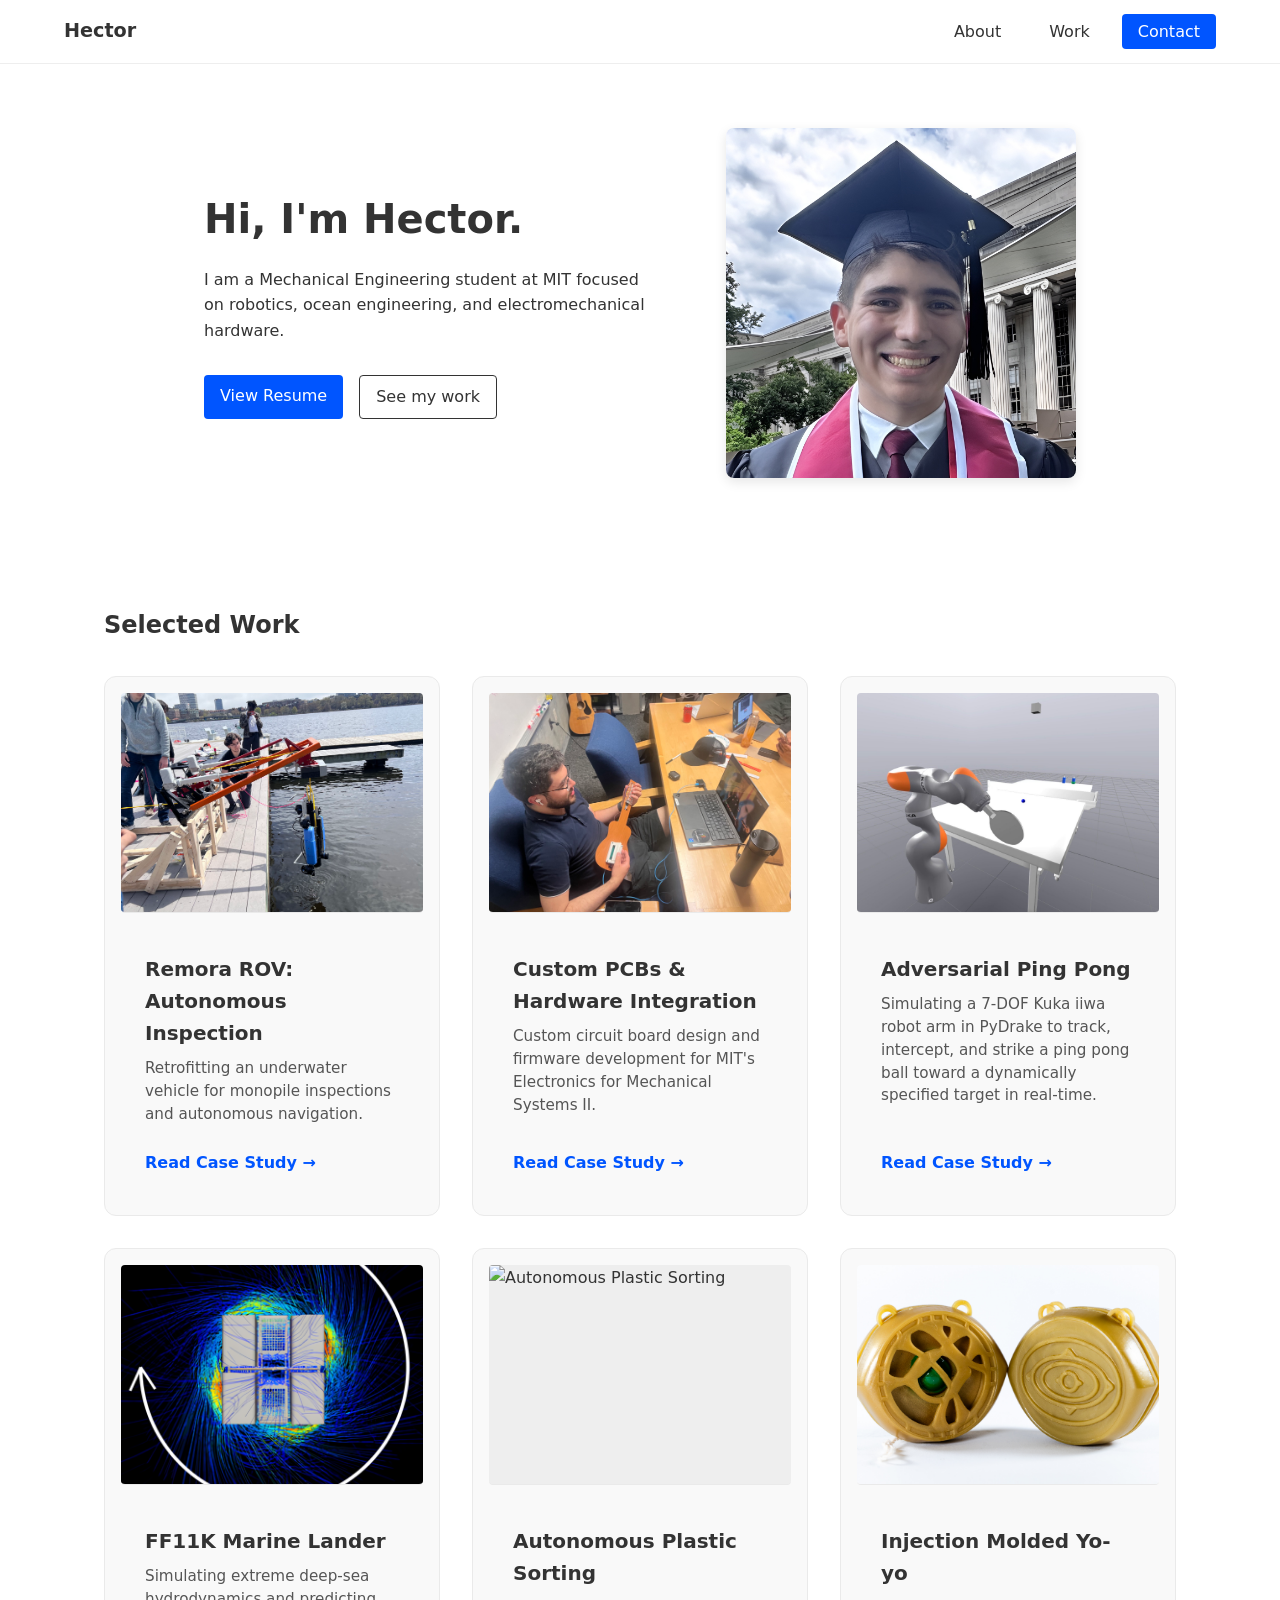
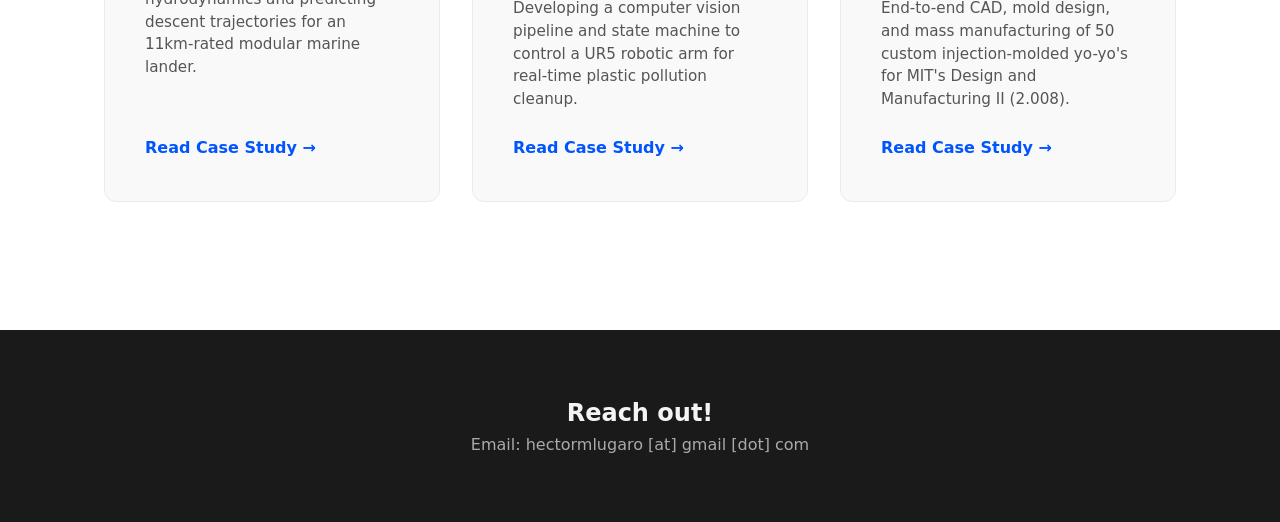
==== index.html @ 0ef8d7a7 "Initial portfolio commit" ====
<!DOCTYPE html>
<html lang="en">
<head>
    <meta charset="UTF-8">
    <meta name="viewport" content="width=device-width, initial-scale=1.0">
    <title>Hector | Mechanical Engineering Portfolio</title>
    
    <link rel="stylesheet" href="assets/css/style.css">
</head>
<body>

    <header class="sticky-nav">
        <nav>
            <a href="index.html" class="logo">Hector</a>
            <ul class="nav-links">
                <li><a href="#about" class="btn">About</a></li>
                <li><a href="#projects" class="btn">Work</a></li>
                <li><a href="#contact" class="btn btn-primary">Contact</a></li>
            </ul>
        </nav>
    </header>

    <main>
        
        <section id="about" class="split-section">
            <div class="about-text">
                <h1>Hi, I'm Hector.</h1>
                <p>I am a Mechanical Engineering student at MIT focused on robotics, ocean engineering, and electromechanical hardware.</p>

                <div class="action-buttons">
                    <a href="assets/documents/hector-lugaro-resume.pdf" target="_blank" rel="noopener" class="btn btn-primary">View Resume</a>
                    <a href="#projects" class="btn outline-btn">See my work</a>
                </div>

            </div>
            <div class="about-image">
                <img src="assets/images/profile/portrait.jpg" alt="Hector portrait">
            </div>
        </section>

        <section id="projects" class="portfolio-section">
            <h2>Selected Work</h2>
            
            <div class="project-grid">
                
                <article class="project-card">
                    <img src="assets/images/projects/remora/thumbnail.jpg" alt="Remora ROV underwater vehicle" class="card-img">
                    <div class="project-card-content">
                        <h3>Remora ROV: Autonomous Inspection</h3>
                        <p>Retrofitting an underwater vehicle for monopile inspections and autonomous navigation.</p>
                        <a href="projects/remora-rov.html" class="case-study-link">Read Case Study &rarr;</a>
                    </div>
                </article>

                <article class="project-card">
                    <img src="assets/images/projects/esp32/thumbnail.jpg" alt="ESP32-S3 Custom PCB" class="card-img">
                    <div class="project-card-content">
                        <h3>Custom PCBs & Hardware Integration</h3>
                        <p>Custom circuit board design and firmware development for MIT's Electronics for Mechanical Systems II.</p>
                        <a href="projects/esp32.html" class="case-study-link">Read Case Study &rarr;</a>
                    </div>
                </article>

                <article class="project-card">
                    <img src="assets/images/projects/sim/thumbnail.jpg" alt="Adversarial Ping Pong" class="card-img">
                    <div class="project-card-content">
                        <h3>Adversarial Ping Pong</h3>
                        <p>Simulating a 7-DOF Kuka iiwa robot arm in PyDrake to track, intercept, and strike a ping pong ball toward a dynamically specified target in real-time.</p>
                        <a href="projects/sim.html" class="case-study-link">Read Case Study &rarr;</a>
                    </div>
                </article>
                
                <article class="project-card">
                    <img src="assets/images/projects/ff11k/thumbnail.png" alt="FF11K Marine Lander" class="card-img">
                    <div class="project-card-content">
                        <h3>FF11K Marine Lander</h3>
                        <p>Simulating extreme deep-sea hydrodynamics and predicting descent trajectories for an 11km-rated modular marine lander.</p>
                        <a href="projects/ff11k.html" class="case-study-link">Read Case Study &rarr;</a>
                    </div>
                </article>

                <article class="project-card">
                    <img src="assets/images/projects/plastic/thumbnail.jpg" alt="Autonomous Plastic Sorting" class="card-img">
                    <div class="project-card-content">
                        <h3>Autonomous Plastic Sorting</h3>
                        <p>Developing a computer vision pipeline and state machine to control a UR5 robotic arm for real-time plastic pollution cleanup.</p>
                        <a href="projects/plastic.html" class="case-study-link">Read Case Study &rarr;</a>
                    </div>
                </article>

                <article class="project-card">
                    <img src="assets/images/projects/yoyo/thumbnail.png" alt="Injection Molded Yoyo" class="card-img">
                    <div class="project-card-content">
                        <h3>Injection Molded Yo-yo</h3>
                        <p>End-to-end CAD, mold design, and mass manufacturing of 50 custom injection-molded yo-yo's for MIT's Design and Manufacturing II (2.008).</p>
                        <a href="projects/yoyo.html" class="case-study-link">Read Case Study &rarr;</a>
                    </div>
                </article>

            </div>
        </section>

    </main>

    <footer id="contact" class="dark-footer">
        <div class="footer-content">
            <h2>Reach out!</h2>
            <p>Email: hectormlugaro [at] gmail [dot] com</p>
        </div>
    </footer>

    <script src="assets/js/main.js"></script>

</body>
</html>
---- assets/css/style.css ----
/* --- Variables & Reset --- */
:root {
    --bg-light: #ffffff;
    --text-main: #333333;
    --accent: #0055ff;
    --bg-dark: #1a1a1a;
    --text-light: #f4f4f4;
    --card-bg: #f9f9f9;
}

* { margin: 0; padding: 0; box-sizing: border-box; }

body {
    font-family: system-ui, -apple-system, sans-serif;
    color: var(--text-main);
    background-color: var(--bg-light);
    line-height: 1.6;
}

/* --- Persistent Navbar --- */
.sticky-nav {
    position: sticky;
    top: 0;
    background-color: rgba(255, 255, 255, 0.95);
    backdrop-filter: blur(5px);
    z-index: 1000;
    border-bottom: 1px solid #eee;
    padding: 1rem 5%;
}

nav {
    display: flex;
    justify-content: space-between;
    align-items: center;
    max-width: 1200px;
    margin: 0 auto;
}

.logo { font-weight: bold; font-size: 1.2rem; text-decoration: none; color: var(--text-main); }
.nav-links { display: flex; gap: 1rem; list-style: none; }
.btn { text-decoration: none; color: var(--text-main); padding: 0.5rem 1rem; border-radius: 4px; }
.btn-primary { background-color: var(--accent); color: white; }

/* --- About Section (Split Layout) --- */
.split-section {
    display: flex;
    align-items: center;
    justify-content: center; /* Centers the content block */
    gap: 4rem; /* Adds breathing room between text and photo */
    padding: 4rem 5%;
    max-width: 1000px; /* Tightened from 1200px to prevent drifting left on wide screens */
    margin: 0 auto;
}

.about-text { 
    flex: 1; /* Allows text to take up remaining space smoothly */
}

.about-text h1 { 
    font-size: 2.5rem; 
    margin-bottom: 1rem; 
}

.about-image { 
    flex: 0 0 350px; /* Locks the image container to exactly 350px on desktop */
    display: flex;
    justify-content: center;
}

.about-image img { 
    width: 100%; 
    max-width: 350px; /* Prevents the actual image from exceeding 350px */
    height: auto; 
    border-radius: 8px; 
    box-shadow: 0 4px 12px rgba(0,0,0,0.1); 
}

/* --- Action Buttons --- */
.action-buttons {
    display: flex;
    gap: 1rem;
    margin-top: 2rem;
}

/* Ensure the outline button matches the primary button size */
.outline-btn {
    border: 1px solid var(--text-main);
    color: var(--text-main);
    text-decoration: none;
    padding: 0.5rem 1rem;
    border-radius: 4px;
    font-weight: 500;
    transition: all 0.2s ease;
}

.outline-btn:hover {
    background-color: var(--text-main);
    color: var(--bg-light);
}

/* --- Mobile Responsiveness --- */
@media (max-width: 768px) {
    /* Stack the About section vertically */
    .split-section { 
        flex-direction: column-reverse; /* Puts the image on top of the text on mobile */
        text-align: center; 
        gap: 2rem;
    }
    
    .about-image {
        flex: auto; /* Removes the 350px lock on mobile */
        max-width: 250px; /* Shrinks the image a bit more for phone screens */
    }

    /* Show 1 card at a time on mobile instead of 3 */
    .project-card { 
        flex: 0 0 100%; 
    }
}

/* --- Projects Carousel --- */
#projects { padding: 4rem 5%; max-width: 1200px; margin: 0 auto; }
#projects h2 { margin-bottom: 2rem; }

.carousel-container { display: flex; align-items: center; position: relative; gap: 1rem;}

.carousel-track {
    display: flex;
    gap: 1.5rem;
    overflow-x: hidden; /* Hides standard scrollbar */
    scroll-behavior: smooth; /* Makes JS scrolling look nice */
    width: 100%;
}

.project-card {
    flex: 0 0 calc(33.333% - 1rem); /* Forces exactly 3 cards on screen */
    background-color: var(--card-bg);
    padding: 1rem;
    border-radius: 8px;
    border: 1px solid #eaeaea;
}

.card-img {
    width: 100%;
    aspect-ratio: 4 / 3;     /* Forces the perfect 4:3 rectangle */
    object-fit: cover;       /* Fills the box without distorting the image */
    border-radius: 4px;      /* Softens the corners to match the card */
    margin-bottom: 1rem;     /* Pushes the title down */
    display: block;          /* Removes invisible spacing that browsers add below images */
    background-color: #eee;  /* Acts as a brief loading background before the jpeg pops in */
}
/* --- Upgraded Stylish Carousel Buttons --- */
.carousel-btn {
    background: rgba(255, 255, 255, 0.8);
    backdrop-filter: blur(4px); /* Gives a modern frosted glass effect */
    border: 1px solid rgba(0, 0, 0, 0.1);
    color: var(--text-main);
    cursor: pointer;
    border-radius: 50%;
    width: 48px;
    height: 48px;
    display: flex;
    align-items: center;
    justify-content: center;
    box-shadow: 0 4px 10px rgba(0,0,0,0.08);
    transition: all 0.2s ease;
    flex-shrink: 0; /* Prevents the buttons from getting squished on small screens */
}

/* Styles the new SVG arrows perfectly */
.carousel-btn svg {
    width: 24px;
    height: 24px;
    transition: transform 0.2s ease;
}

/* Hover Effects */
.carousel-btn:hover {
    background: #ffffff;
    color: var(--accent); /* Arrow turns blue on hover */
    box-shadow: 0 6px 14px rgba(0,0,0,0.12);
    transform: translateY(-2px); /* Button lifts up slightly */
}

/* Subtle arrow movement on hover */
.left-btn:hover svg {
    transform: translateX(-2px);
}

.right-btn:hover svg {
    transform: translateX(2px);
}

/* Click Effect */
.carousel-btn:active {
    transform: translateY(0);
}

/* --- Dark Footer --- */
.dark-footer {
    background-color: var(--bg-dark);
    color: var(--text-light);
    padding: 4rem 5%;
    margin-top: 4rem;
}

.footer-content { max-width: 1200px; margin: 0 auto; text-align: center; }
.footer-content p { color: #aaa; }

/* --- Mobile Responsiveness --- */
@media (max-width: 768px) {
    /* Stack the About section vertically */
    .split-section { flex-direction: column-reverse; text-align: center; }
    
    /* Show 1 card at a time on mobile instead of 3 */
    .project-card { flex: 0 0 100%; }
}

/* --- Individual Project Pages --- */
.project-page {
    padding: 4rem 5%;
    max-width: 800px; /* Constrains text width for perfect readability */
    margin: 0 auto;
}

.project-hero {
    text-align: center;
    margin-bottom: 4rem;
}

.project-hero h1 {
    font-size: 3rem;
    margin-bottom: 1rem;
}

.project-summary {
    font-size: 1.25rem;
    color: #555;
    margin-bottom: 2rem;
}

.hero-image {
    width: 100%;
    aspect-ratio: 16 / 9; /* Wider cinematic crop for the hero image */
    object-fit: cover;
    border-radius: 8px;
}

/* --- Responsive Video Embed --- */
.video-container {
    position: relative;
    width: 100%;
    padding-bottom: 56.25%; /* Forces a perfect 16:9 Aspect Ratio */
    margin-bottom: 2rem;
    border-radius: 8px;
    overflow: hidden; /* Clips the sharp corners of the iframe */
    box-shadow: 0 4px 12px rgba(0,0,0,0.1);
}

.video-container iframe {
    position: absolute;
    top: 0;
    left: 0;
    width: 100%;
    height: 100%;
    border: none;
}

.project-content h2 {
    margin: 2.5rem 0 1rem;
    font-size: 1.8rem;
}

/* Add this new rule for your sub-categories */
.project-content h3 {
    margin-top: 2.5rem;    /* Adds a large space ABOVE the header */
    margin-bottom: 1rem;   /* Keeps a small space BELOW the header */
    font-size: 1.4rem;     /* Makes it slightly smaller than the h2 */
    color: var(--accent);  /* Optional: gives it your theme color to make it pop */
}

.project-content p {
    margin-bottom: 1.5rem;
    font-size: 1.1rem;
}

/* --- Project Gallery & Navigation --- */
.project-gallery {
    margin-top: 4rem;
    padding-top: 2rem;
    border-top: 1px solid #eee;
}

.project-nav {
    display: flex;
    justify-content: space-between;
    margin-top: 5rem;
    padding-top: 2rem;
    border-top: 1px solid #eee;
}

.outline-btn {
    border: 1px solid var(--text-main);
    background: transparent;
}

/* --- Carousel Links --- */
.case-study-link {
    display: inline-block;
    margin-top: 1rem;
    color: var(--accent);
    text-decoration: none;
    font-weight: 600;
    transition: color 0.2s ease;
}

.case-study-link:hover {
    color: #003399; /* A slightly darker blue when hovered */
    text-decoration: underline;
}

/* --- Clickable PCB Split Layout --- */
.pcb-split-section { margin-top: 4rem; padding-top: 2rem; border-top: 1px solid #eee; }
.pcb-split-container {
    display: flex;
    gap: 3rem;
    align-items: flex-start; /* Changed from 'center' so the text stays at the top */
}

.pcb-left {
    flex: 1.5; /* Reduced from 2 to give the text more room */
}

.pcb-right {
    flex: 1; 
    min-width: 320px; /* Forces the box to stay at a readable width on large monitors */
}

.pcb-info-panel {
    background: var(--card-bg);
    padding: 2.5rem; /* Slightly increased padding for a cleaner look */
    border-radius: 8px;
    border: 1px solid #eaeaea;
    min-height: 200px;
    
    /* This keeps the text panel visible as you scroll down a tall image */
    position: sticky;
    top: 100px; 
}

.pcb-hotspot-container {
    position: relative;
    width: 100%;
    border-radius: 8px;
    box-shadow: 0 4px 12px rgba(0,0,0,0.1);
    background: #fff;
    padding: 1rem;
}

.pcb-main-image { width: 100%; height: auto; display: block; }

/* The clickable button wrapper */
.hotspot {
    position: absolute;
    width: 32px;
    height: 32px;
    transform: translate(-50%, -50%);
    background: transparent;
    border: none;
    cursor: pointer;
    z-index: 10;
    padding: 0;
}

.hotspot-dot {
    width: 16px;
    height: 16px;
    background-color: var(--accent);
    border-radius: 50%;
    position: absolute;
    top: 50%; left: 50%;
    transform: translate(-50%, -50%);
    box-shadow: 0 0 0 0 rgba(0, 85, 255, 0.7);
    animation: pulse 2s infinite;
    transition: background-color 0.2s;
}

/* Highlight the clicked dot */
.hotspot.active-hotspot .hotspot-dot {
    background-color: #ff3366; /* Changes color so user knows what they selected */
    animation: none;
    box-shadow: 0 0 0 4px rgba(255, 51, 102, 0.3);
}

.pcb-info-panel {
    background: var(--card-bg);
    padding: 2rem;
    border-radius: 8px;
    border: 1px solid #eaeaea;
    min-height: 200px;
}

.pcb-info-panel h3 { margin-bottom: 1rem; color: var(--accent); }

/* --- Single Item Carousel --- */
.single-item-carousel .carousel-track {
    scroll-snap-type: x mandatory; /* Makes images snap into place */
    gap: 0; 
}

.carousel-slide {
    flex: 0 0 100%; /* Forces each image to take up 100% of the screen */
    scroll-snap-align: center;
    text-align: center;
    padding: 0 1rem;
}

.carousel-slide img {
    max-width: 100%;
    max-height: 500px;
    object-fit: contain;
    border-radius: 8px;
    margin-bottom: 1rem;
}

.carousel-slide figcaption {
    font-size: 0.95rem;
    color: #666;
    font-style: italic;
}

/* Mobile Adjustments */
@media (max-width: 768px) {
    .pcb-split-container { flex-direction: column; }
    .pcb-left, .pcb-right { flex: 1; width: 100%; }
}

.viewer-screen {
    height: 300px; /* Locks the height so the buttons don't jump around */
    display: flex;
    align-items: center;
    justify-content: center;
    margin-bottom: 1.5rem;
}

.viewer-screen img {
    max-width: 100%;
    max-height: 100%;
    object-fit: contain;
    transition: opacity 0.3s ease;
}

/* Control Panel */
.viewer-controls {
    display: flex;
    justify-content: center;
}

.control-group {
    display: flex;
    background: #e0e0e0;
    border-radius: 8px;
    padding: 4px;
}

.pcb-toggle-btn {
    background: transparent;
    border: none;
    padding: 0.5rem 1.5rem;
    font-size: 1rem;
    font-weight: 500;
    color: #555;
    cursor: pointer;
    border-radius: 6px;
    transition: all 0.2s ease;
}

.pcb-toggle-btn.active {
    background: var(--bg-light);
    color: var(--text-main);
    box-shadow: 0 2px 4px rgba(0,0,0,0.1);
}

/* --- PCB Header & Toggle Buttons --- */
.section-header-with-toggle {
    display: flex;
    justify-content: space-between;
    align-items: flex-end;
    margin-bottom: 2rem;
    flex-wrap: wrap;
    gap: 1rem;
}

.view-toggle {
    display: flex;
    background: #e0e0e0;
    border-radius: 8px;
    padding: 4px;
}

.view-toggle .toggle-btn {
    background: transparent;
    border: none;
    padding: 0.5rem 1.5rem;
    font-size: 1rem;
    font-weight: 500;
    color: #555;
    cursor: pointer;
    border-radius: 6px;
    transition: all 0.2s ease;
}

.view-toggle .toggle-btn.active {
    background: var(--bg-light);
    color: var(--text-main);
    box-shadow: 0 2px 4px rgba(0,0,0,0.1);
}

@media (max-width: 768px) {
    .section-header-with-toggle { flex-direction: column; align-items: flex-start; }
}

/* --- Project Grid Layout --- */
.portfolio-section {
    margin-top: 4rem;
}

.project-grid {
    display: grid;
    /* This automatically creates as many columns as fit, but never lets them get smaller than 300px */
    grid-template-columns: repeat(auto-fit, minmax(300px, 1fr));
    gap: 2rem;
    margin-top: 2rem;
}

.project-card {
    background: var(--card-bg, #ffffff);
    border: 1px solid #eaeaea;
    border-radius: 12px;
    overflow: hidden; /* Keeps the top corners of the image rounded */
    display: flex;
    flex-direction: column;
    transition: transform 0.2s ease, box-shadow 0.2s ease;
}

/* Hover effect so the card lifts up when a user mouses over it */
.project-card:hover {
    transform: translateY(-5px);
    box-shadow: 0 10px 20px rgba(0,0,0,0.08);
}

.project-card .card-img {
    width: 100%;
    height: 220px; /* Locks all thumbnail images to the exact same height */
    object-fit: cover; /* Crops the image perfectly without stretching it */
    border-bottom: 1px solid #eaeaea;
}

.project-card-content {
    padding: 1.5rem;
    display: flex;
    flex-direction: column;
    flex-grow: 1; /* Forces this container to take up all remaining vertical space */
}

.project-card-content h3 {
    margin-top: 0;
    margin-bottom: 0.5rem;
    font-size: 1.25rem;
}

.project-card-content p {
    color: #555;
    font-size: 0.95rem;
    line-height: 1.5;
    margin-bottom: 1.5rem;
}

.case-study-link {
    margin-top: auto; /* Pushes the link to the absolute bottom of the card */
    font-weight: 600;
    color: var(--accent);
    text-decoration: none;
    transition: color 0.2s ease;
}

.case-study-link:hover {
    color: #0033aa; /* A slightly darker shade of your accent color for the hover state */
}
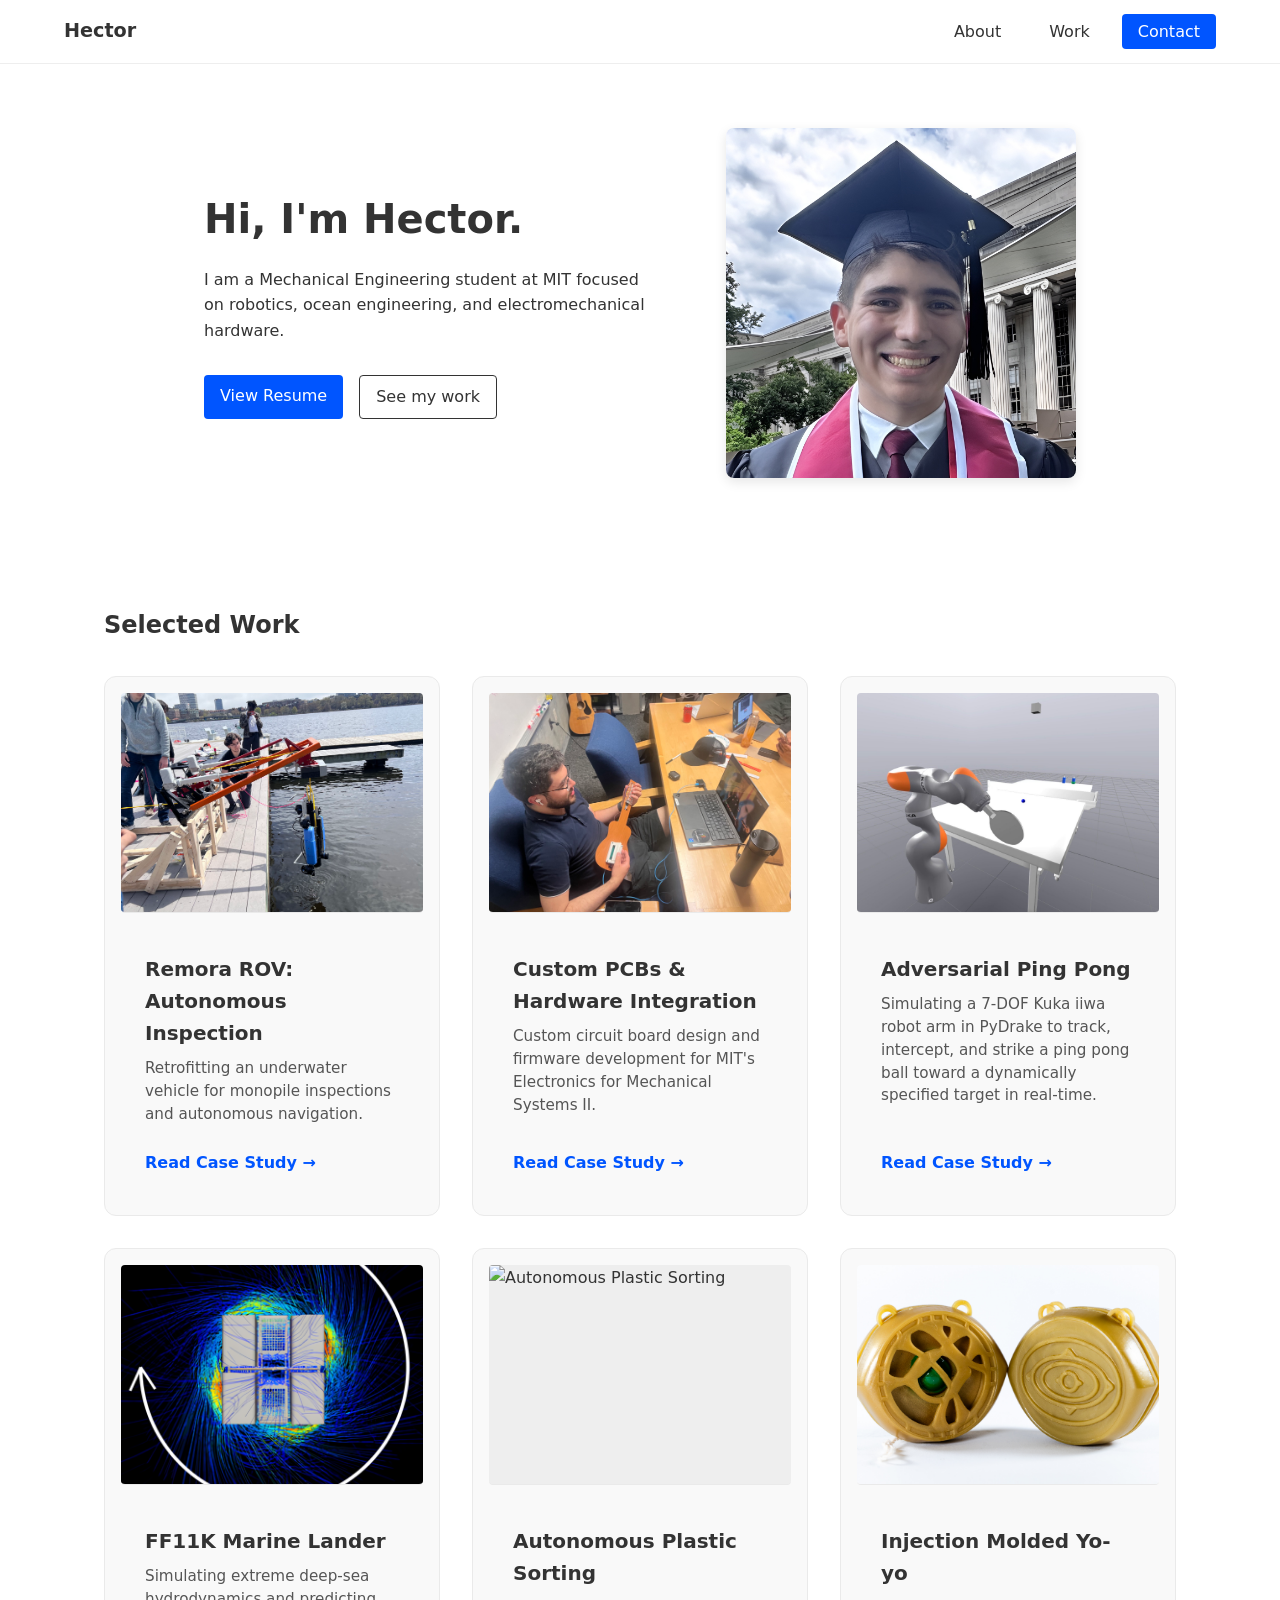
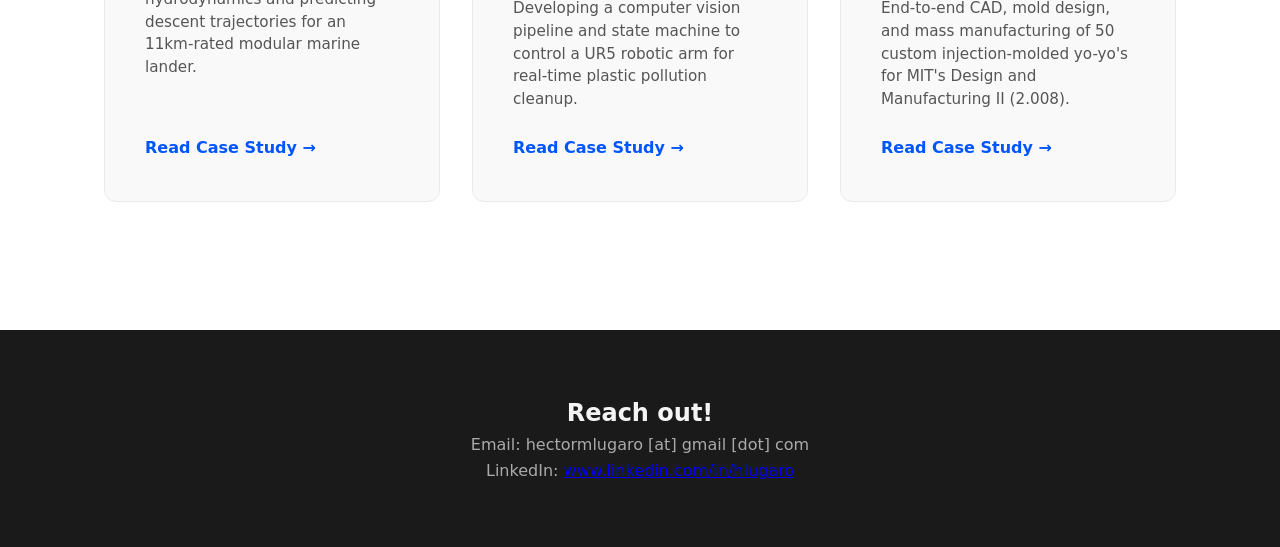
==== commit c0930dc7: "minor correction" ====
--- a/index.html
+++ b/index.html
@@ -106,6 +106,7 @@
         <div class="footer-content">
             <h2>Reach out!</h2>
             <p>Email: hectormlugaro [at] gmail [dot] com</p>
+            <p>LinkedIn: <a href="www.linkedin.com/in/hlugaro">www.linkedin.com/in/hlugaro </a></p>
         </div>
     </footer>
 
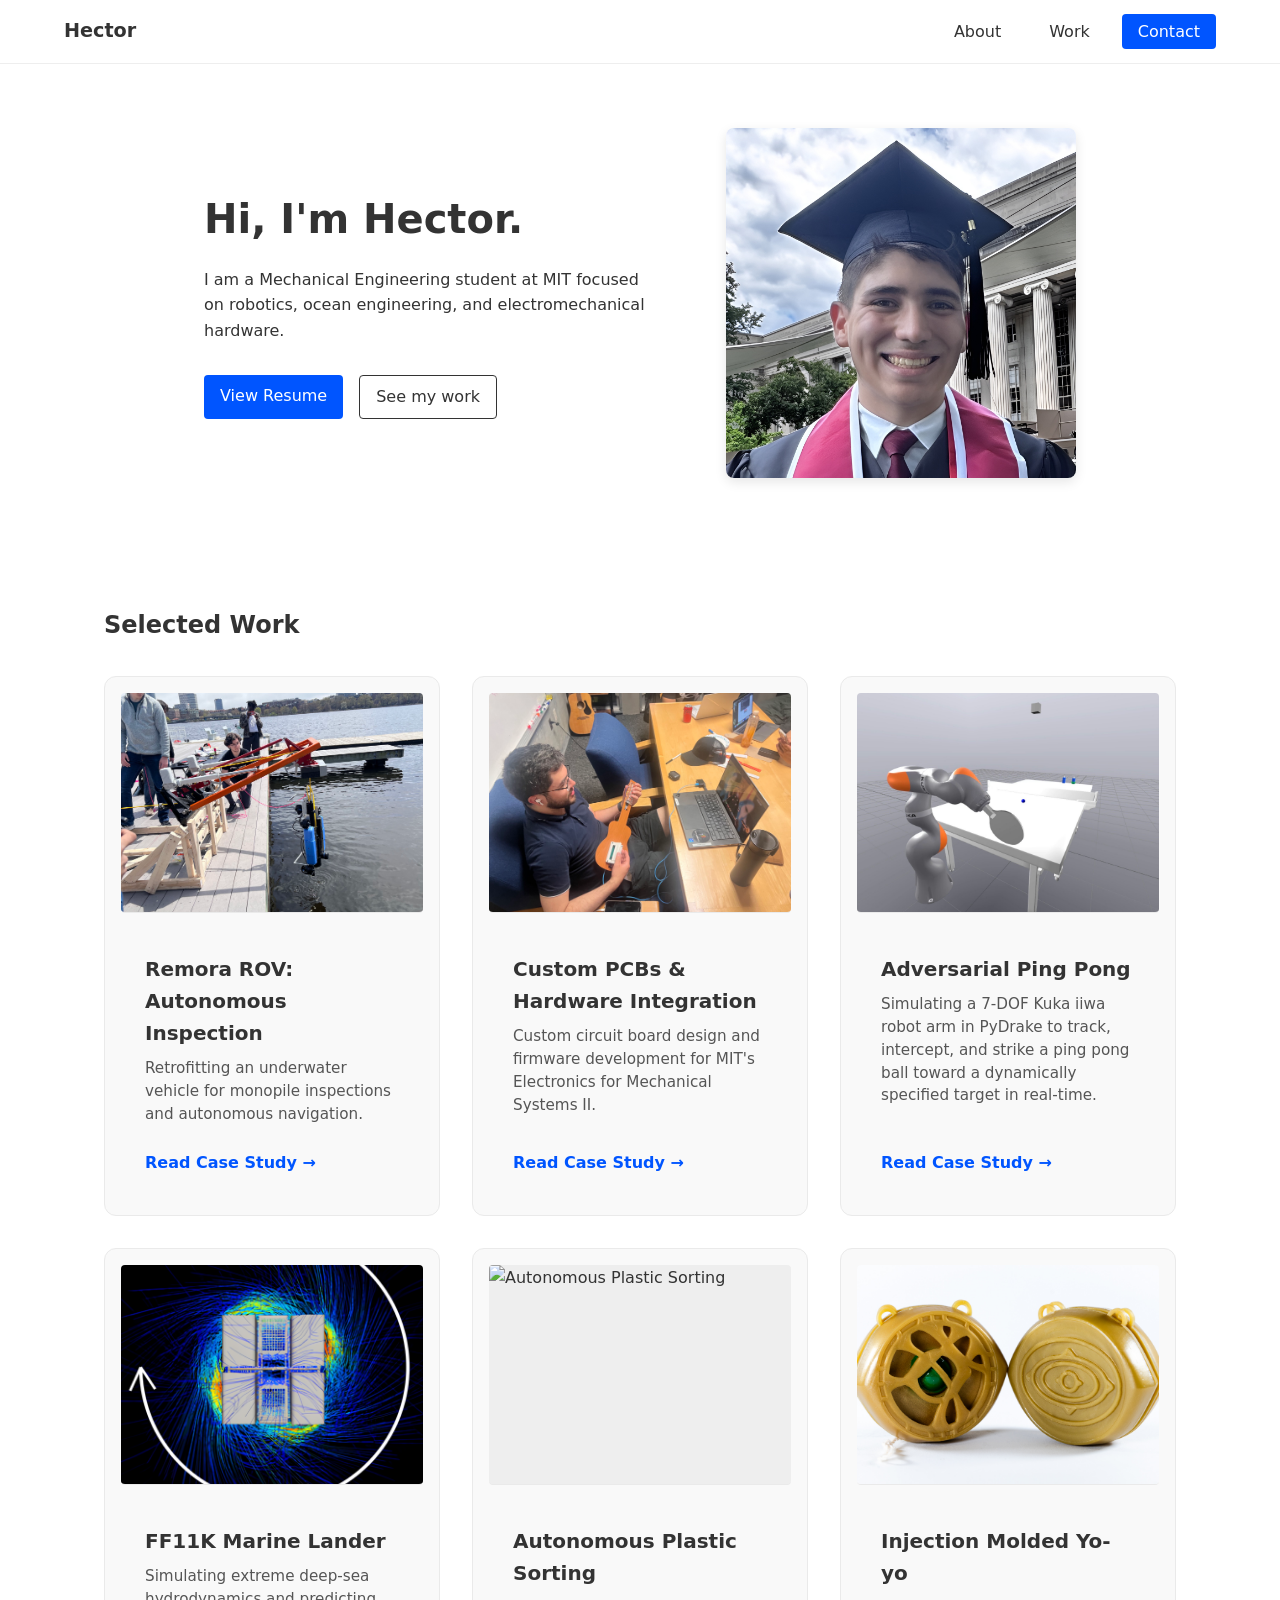
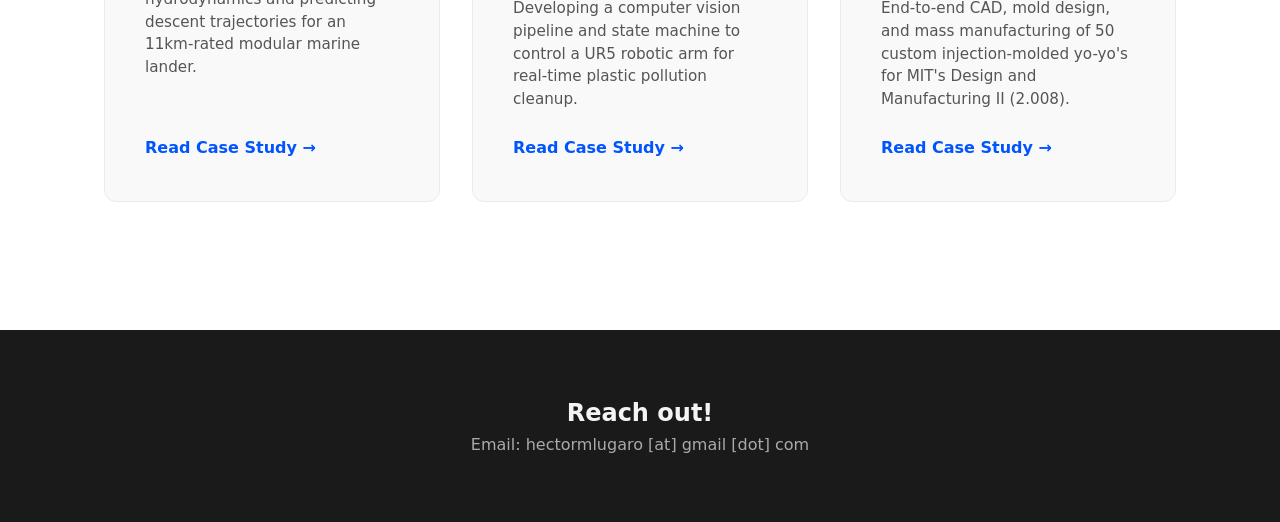
==== commit 769c6a43: "minor correction" ====
--- a/index.html
+++ b/index.html
@@ -106,7 +106,6 @@
         <div class="footer-content">
             <h2>Reach out!</h2>
             <p>Email: hectormlugaro [at] gmail [dot] com</p>
-            <p>LinkedIn: <a href="www.linkedin.com/in/hlugaro">www.linkedin.com/in/hlugaro </a></p>
         </div>
     </footer>
 
